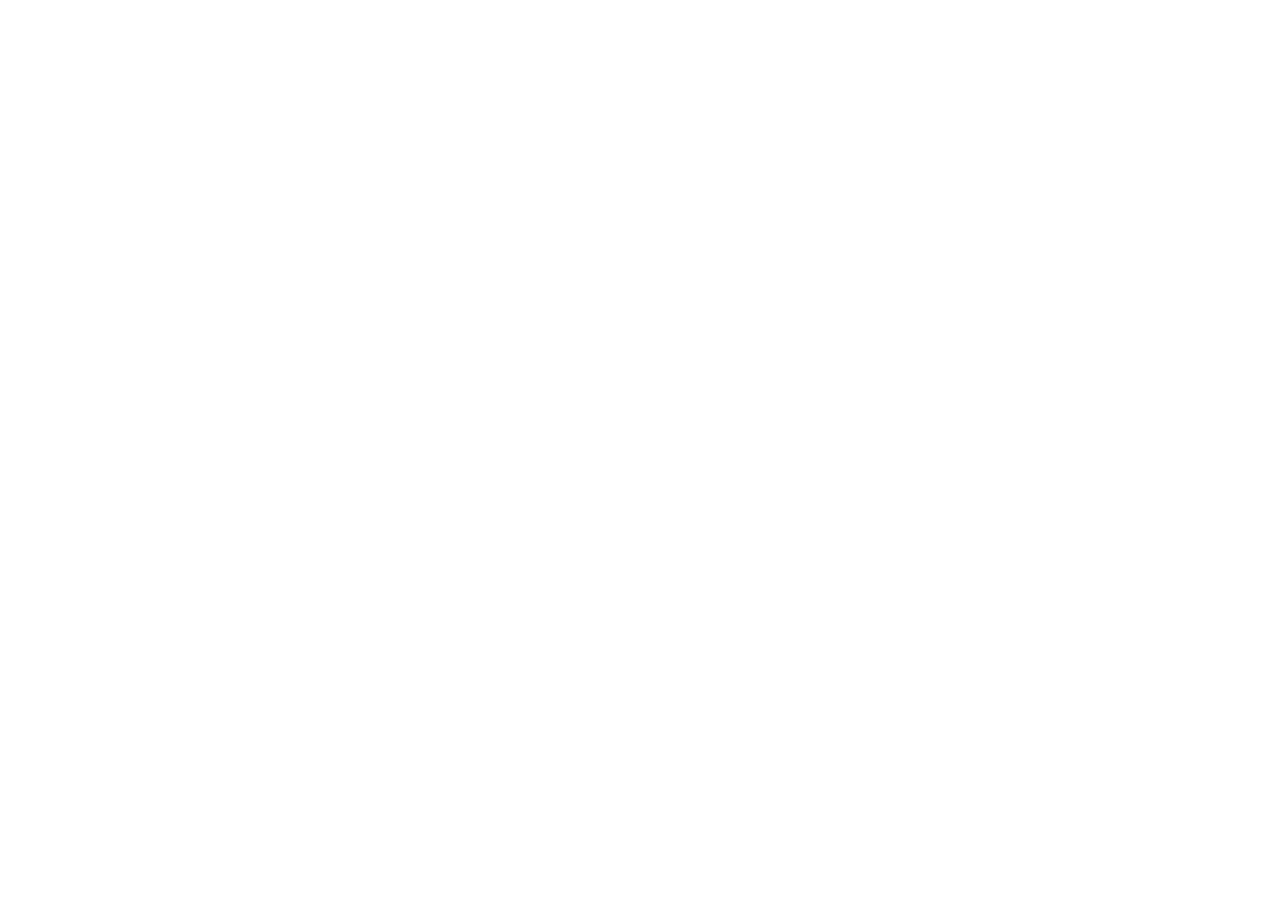
==== index.html @ 97810341 "Add index.html" ====
<!doctype html>
<html lang="sv">
  <head>
    <meta charset="UTF-8" />
    <meta name="viewport" content="width=device-width, initial-scale=1, viewport-fit=cover" />
    <meta name="theme-color" content="#071d2d" />
    <meta name="description" content="Kokos piratäventyr" />
    <link rel="manifest" href="manifest.webmanifest" />
    <link rel="stylesheet" href="styles.css" />
    <title>Kokos piratäventyr</title>
  </head>
  <body>
    <main id="app" aria-live="polite"></main>
    <script src="app.js"></script>
  </body>
</html>
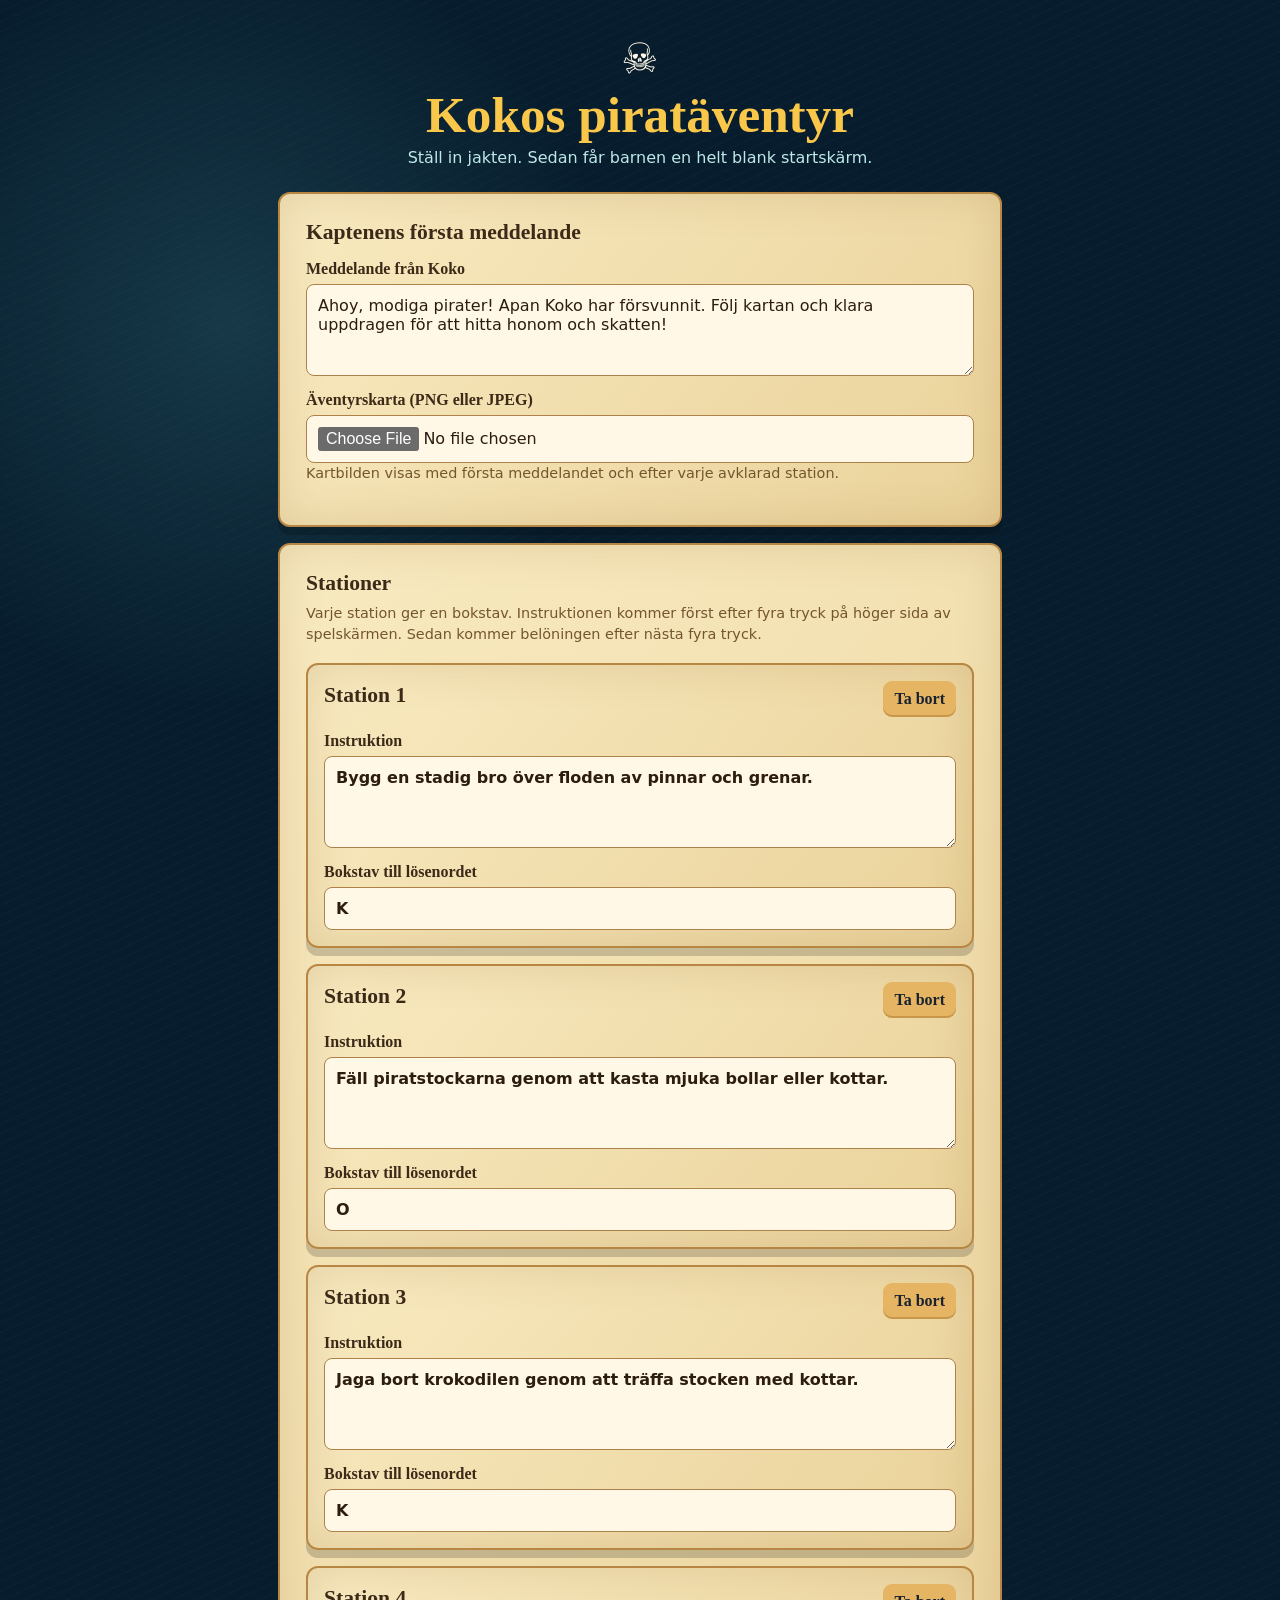
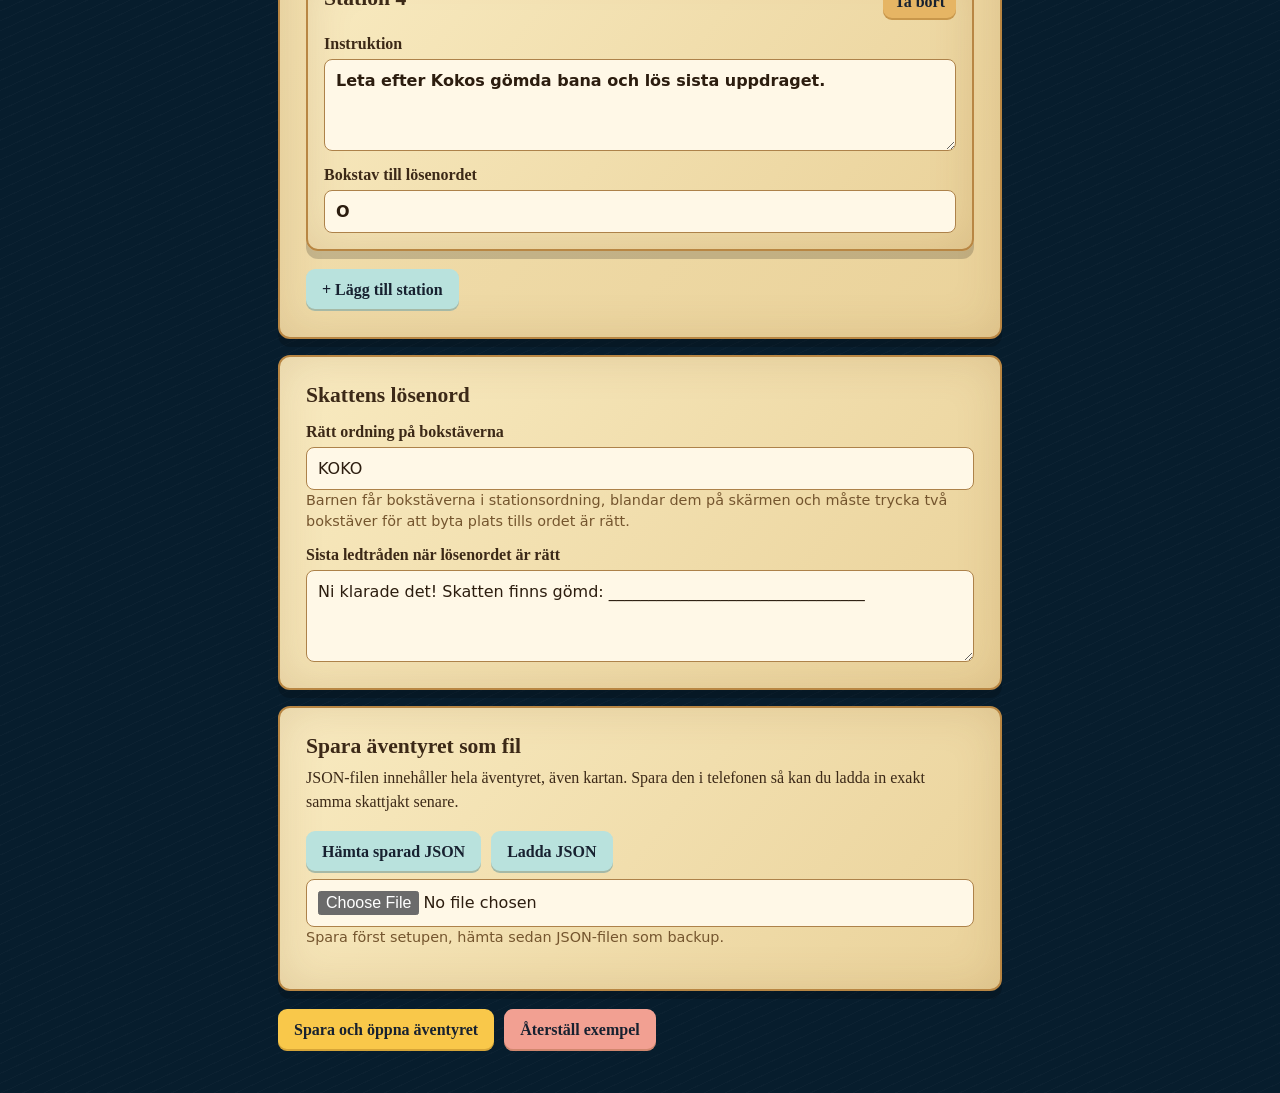
==== commit 66c591ef: "Force latest Koko app assets" ====
--- a/index.html
+++ b/index.html
@@ -5,12 +5,12 @@
     <meta name="viewport" content="width=device-width, initial-scale=1, viewport-fit=cover" />
     <meta name="theme-color" content="#071d2d" />
     <meta name="description" content="Kokos piratäventyr" />
-    <link rel="manifest" href="manifest.webmanifest" />
-    <link rel="stylesheet" href="styles.css" />
+    <link rel="manifest" href="manifest.webmanifest?v=3" />
+    <link rel="stylesheet" href="styles.css?v=3" />
     <title>Kokos piratäventyr</title>
   </head>
   <body>
     <main id="app" aria-live="polite"></main>
-    <script src="app.js"></script>
+    <script src="app.js?v=3"></script>
   </body>
 </html>
--- a/styles.css
+++ b/styles.css
@@ -0,0 +1,162 @@
+:root {
+  color-scheme: dark;
+  --ink: #071d2d;
+  --deep: #0d3144;
+  --paper: #f6e5b5;
+  --paper-shadow: #b88643;
+  --gold: #f9c84a;
+  --coral: #ed765f;
+  --sea: #67c9d3;
+  font-family: Georgia, "Times New Roman", serif;
+}
+
+* { box-sizing: border-box; }
+
+body {
+  margin: 0;
+  min-width: 320px;
+  min-height: 100dvh;
+  background:
+    radial-gradient(circle at 18% 12%, rgba(103, 201, 211, .16), transparent 24rem),
+    repeating-linear-gradient(-25deg, rgba(255,255,255,.018) 0 1px, transparent 1px 9px),
+    var(--ink);
+  color: #fff8e7;
+}
+
+button, input, textarea { font: inherit; }
+button { cursor: pointer; }
+
+.setup-shell {
+  width: min(760px, 100%);
+  margin: 0 auto;
+  padding: max(24px, env(safe-area-inset-top)) 18px 42px;
+}
+
+.brand {
+  text-align: center;
+  margin: 10px 0 25px;
+}
+
+.brand__flag { font-size: 2.6rem; display: block; transform: rotate(-4deg); }
+.brand h1 { margin: 2px 0 4px; color: var(--gold); font-size: clamp(2rem, 8vw, 3.2rem); }
+.brand p { margin: 0; color: #bee8e8; font-family: system-ui, sans-serif; }
+
+.setup-card, .station-card {
+  background: linear-gradient(130deg, #f8eac0, #ead29a);
+  border: 2px solid var(--paper-shadow);
+  box-shadow: 0 8px 0 rgba(0,0,0,.18), inset 0 0 45px rgba(128,78,23,.16);
+  color: #3c2917;
+  padding: 20px;
+  border-radius: 12px;
+  margin: 16px 0;
+}
+
+.setup-card h2, .station-card h3 { margin: 0 0 7px; font-size: 1.35rem; }
+.setup-card p, .station-card p { margin: 0 0 15px; line-height: 1.45; }
+
+label { display: block; font-weight: bold; margin-top: 15px; }
+input, textarea {
+  display: block;
+  width: 100%;
+  margin-top: 6px;
+  border: 1px solid #ad824a;
+  border-radius: 8px;
+  padding: 11px;
+  background: #fff8e7;
+  color: #2c1d0f;
+  font-family: system-ui, sans-serif;
+  font-size: 16px;
+}
+textarea { min-height: 92px; resize: vertical; }
+
+.hint { color: #74552e; font: .9rem/1.4 system-ui, sans-serif; }
+.row { display: flex; align-items: end; gap: 10px; }
+.row > * { flex: 1; }
+
+.button-row { display: flex; flex-wrap: wrap; gap: 10px; margin-top: 18px; }
+.button, .small-button {
+  border: 0;
+  color: #172130;
+  background: var(--gold);
+  padding: 12px 16px;
+  border-radius: 9px;
+  font-weight: bold;
+  box-shadow: inset 0 -2px 0 rgba(108,61,0,.25);
+}
+.button--secondary { background: #b9e2dd; }
+.button--danger { background: #f2a092; }
+.small-button { padding: 9px 11px; background: #e6b564; flex: 0 0 auto; }
+.button:active, .small-button:active { transform: translateY(1px); }
+
+.station-list { margin-top: 18px; }
+.station-card { padding: 16px; }
+.station-card .row { align-items: center; }
+
+/* Play view remains deliberately empty until the first four taps. */
+.play-screen {
+  min-height: 100dvh;
+  position: relative;
+  overflow: hidden;
+  touch-action: manipulation;
+}
+
+.tap-zone {
+  position: fixed;
+  z-index: 5;
+  inset: 0 0 0 65%;
+  -webkit-tap-highlight-color: transparent;
+}
+
+.event {
+  width: min(620px, calc(100% - 34px));
+  position: relative;
+  z-index: 2;
+  margin: max(24px, env(safe-area-inset-top)) auto 24px;
+  color: #3a2716;
+  background: linear-gradient(120deg, #fbebbd, #e5c981);
+  border: 2px solid #b58136;
+  border-radius: 8px;
+  padding: 28px 21px 22px;
+  text-align: center;
+  box-shadow: 0 10px 22px rgba(0,0,0,.35), inset 0 0 48px rgba(126, 81, 18, .18);
+  animation: unroll .35s ease-out;
+}
+
+@keyframes unroll { from { transform: translateY(-12px) scale(.96); opacity: 0; } to { transform: none; opacity: 1; } }
+
+.event__koko {
+  width: 92px;
+  height: 92px;
+  margin: -4px auto 10px;
+  overflow: hidden;
+  border: 3px solid #8a5b25;
+  border-radius: 50%;
+  background: #795130;
+  box-shadow: 0 2px 0 rgba(255,255,255,.3);
+}
+.event__koko img { width: 100%; height: 100%; object-fit: cover; object-position: 50% 37%; }
+.event h1 { margin: 0 0 14px; color: #17394a; font-size: clamp(1.7rem, 8vw, 2.6rem); }
+.event p { white-space: pre-wrap; font-size: clamp(1.1rem, 4.8vw, 1.35rem); line-height: 1.48; margin: 0 0 16px; }
+.event__letter { display: inline-flex; align-items: center; justify-content: center; min-width: 1.7em; height: 1.7em; margin: 2px; background: var(--coral); border: 2px solid #9c483a; border-radius: 50%; color: #fff9e9; font: bold 2.4rem/1 system-ui, sans-serif; }
+.event__map { display: block; width: 100%; max-height: 52dvh; object-fit: contain; border: 5px solid #815925; margin-top: 18px; background: #d9be76; }
+.event__progress { position: absolute; top: 12px; right: 14px; font: bold .8rem system-ui, sans-serif; color: #8f6a34; letter-spacing: 3px; }
+
+.password {
+  margin-top: 16px;
+  font-family: system-ui, sans-serif;
+}
+.password__tiles { display: flex; justify-content: center; flex-wrap: wrap; gap: 9px; margin: 16px auto; max-width: 420px; }
+.tile {
+  min-width: 48px; height: 52px; padding: 0 10px;
+  border: 2px solid #8d562e; border-radius: 8px;
+  background: #f5bd54; color: #3d2917; font: 800 1.65rem/1 system-ui, sans-serif;
+}
+.tile.is-selected { outline: 4px solid var(--sea); transform: translateY(-3px); }
+.password__status { min-height: 1.5em; color: #70411e; font-weight: bold; }
+.treasure { color: #17495a; font-size: 1.22rem; font-weight: bold; }
+
+.empty-help { color: transparent; user-select: none; }
+
+@media (min-width: 620px) {
+  .setup-card { padding: 26px; }
+}
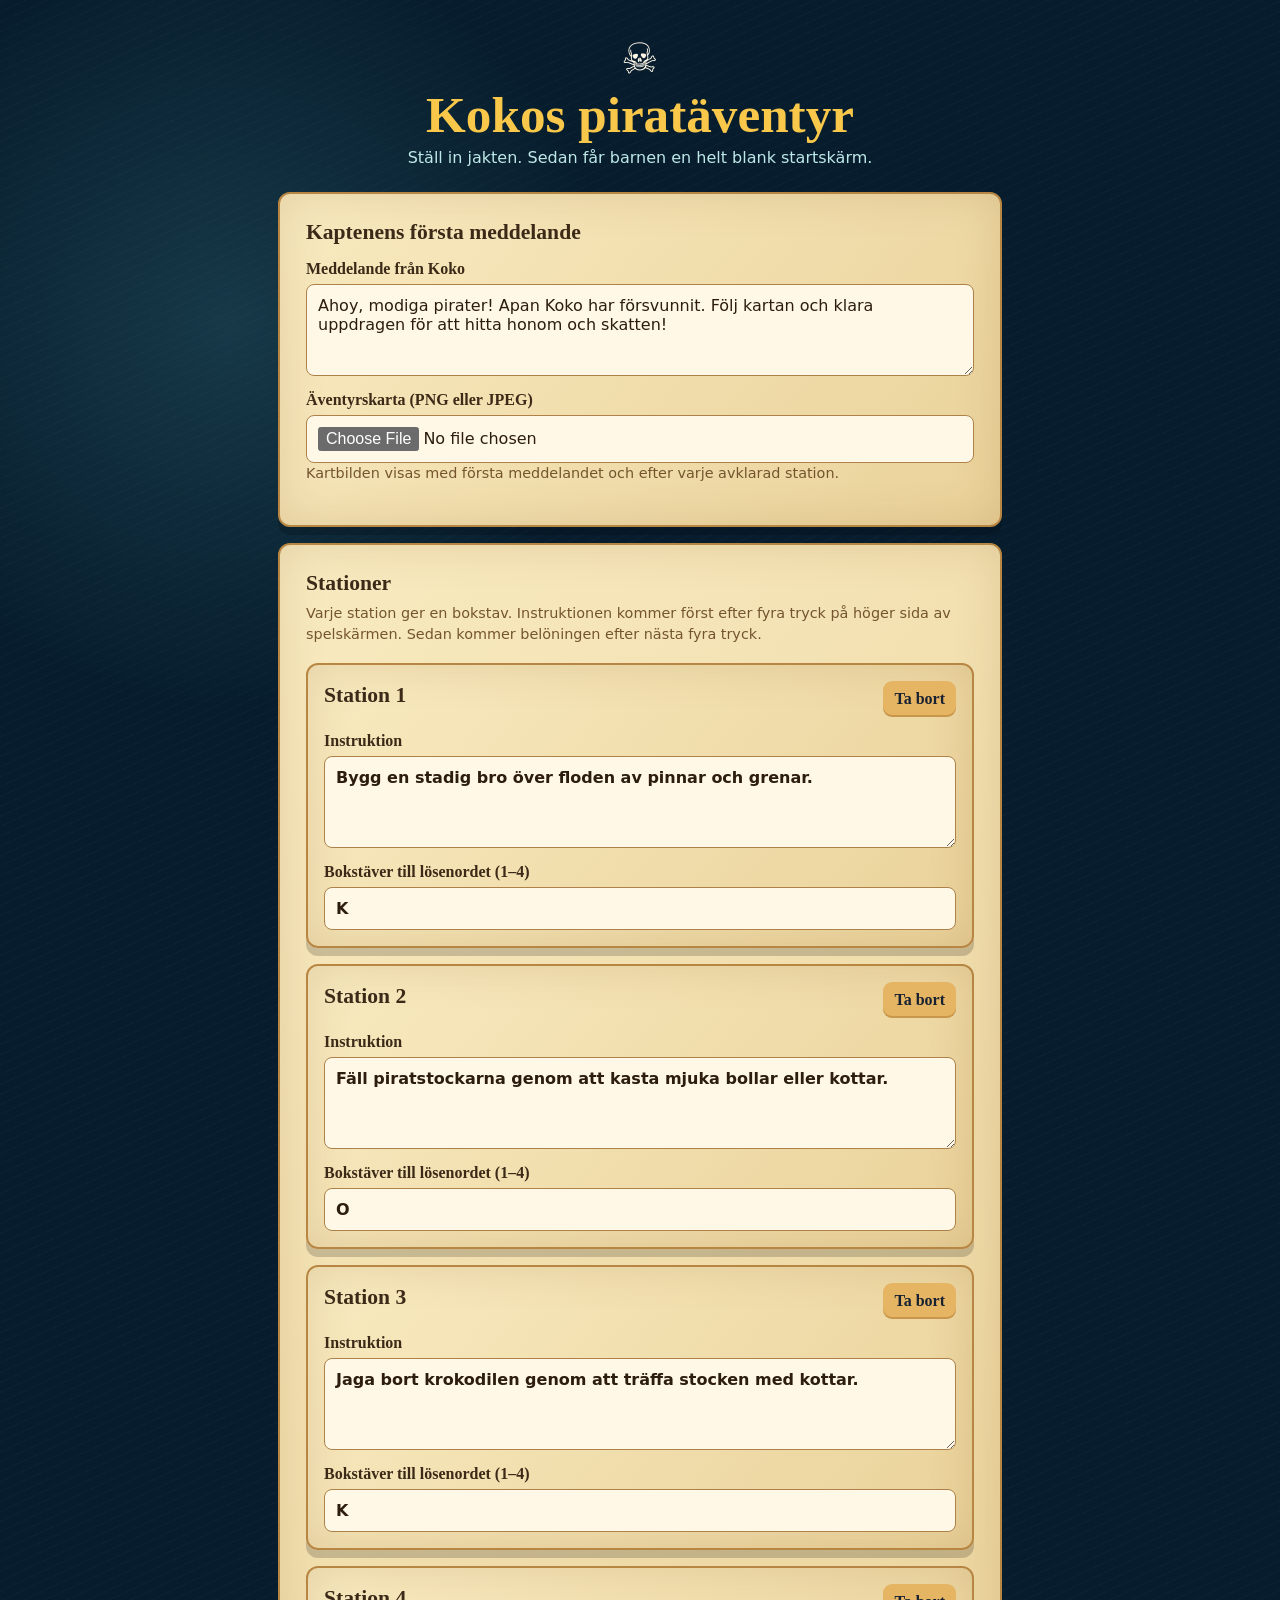
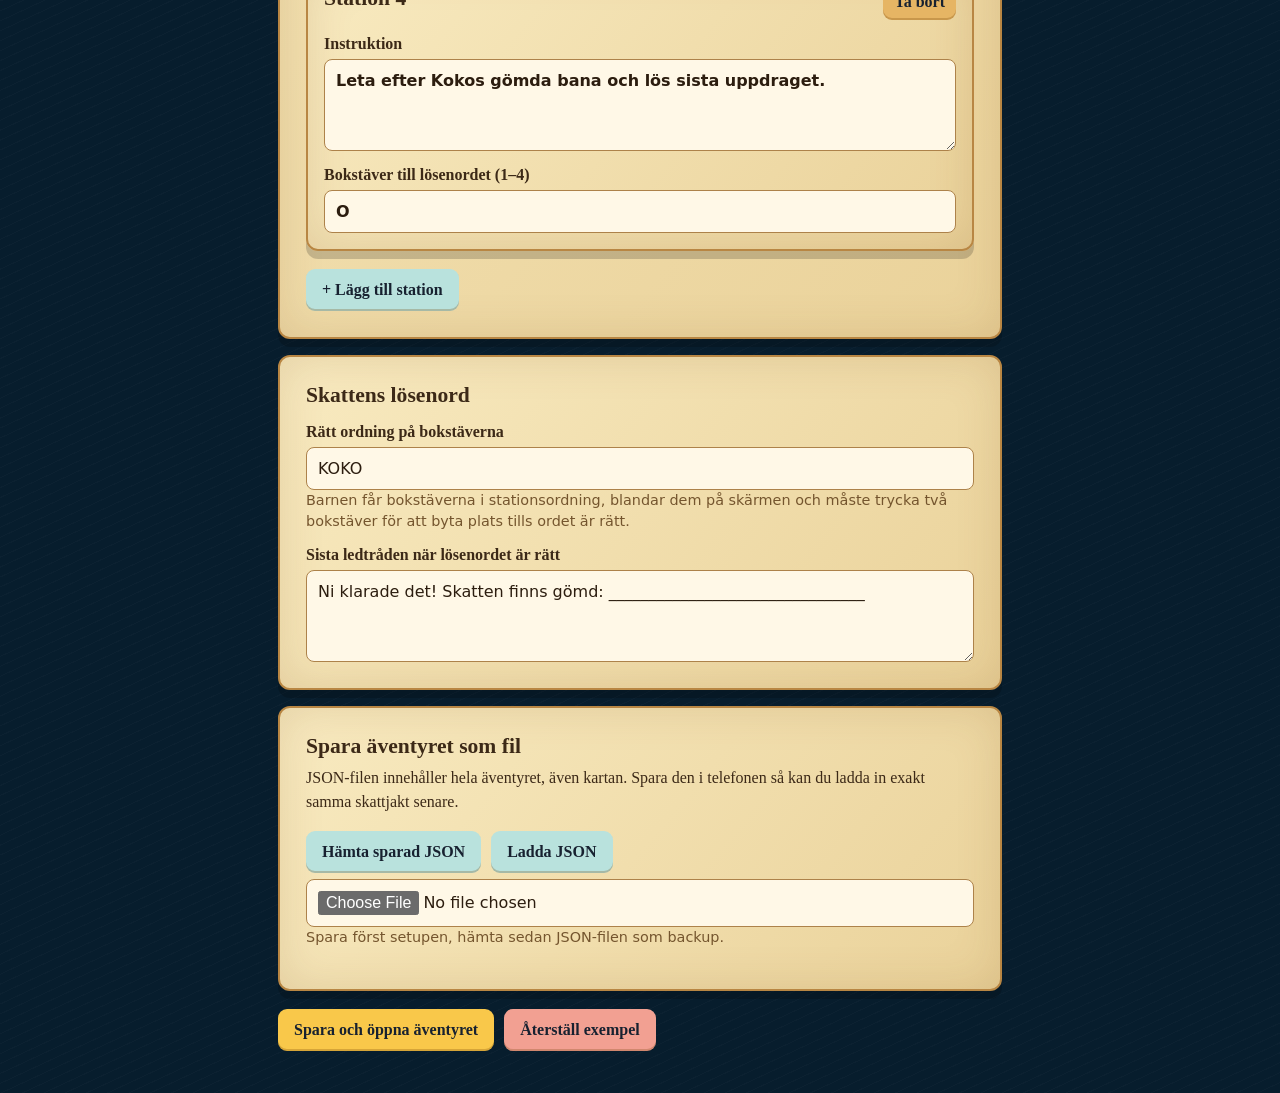
==== commit 103c8907: "Allow up to four letters per station" ====
--- a/index.html
+++ b/index.html
@@ -5,12 +5,12 @@
     <meta name="viewport" content="width=device-width, initial-scale=1, viewport-fit=cover" />
     <meta name="theme-color" content="#071d2d" />
     <meta name="description" content="Kokos piratäventyr" />
-    <link rel="manifest" href="manifest.webmanifest?v=3" />
-    <link rel="stylesheet" href="styles.css?v=3" />
+    <link rel="manifest" href="manifest.webmanifest?v=5" />
+    <link rel="stylesheet" href="styles.css?v=5" />
     <title>Kokos piratäventyr</title>
   </head>
   <body>
     <main id="app" aria-live="polite"></main>
-    <script src="app.js?v=3"></script>
+    <script src="app.js?v=5"></script>
   </body>
 </html>
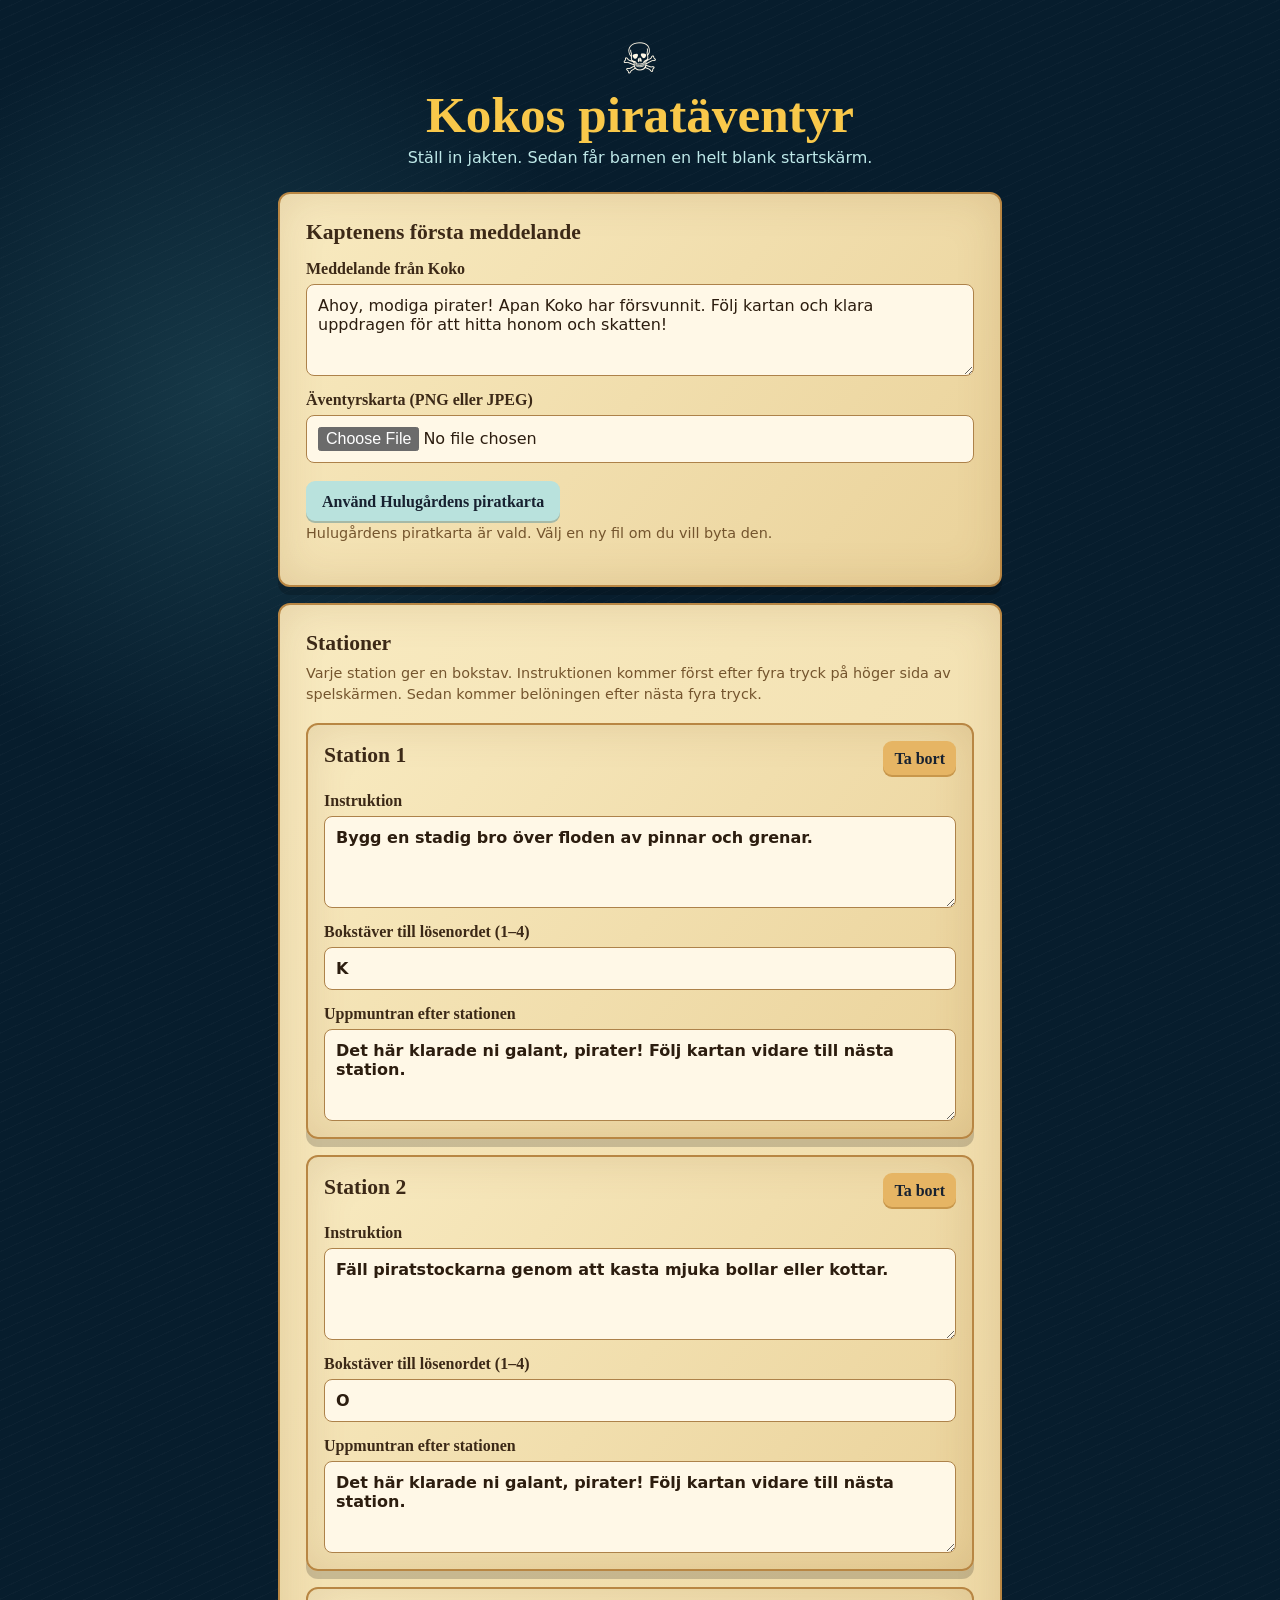
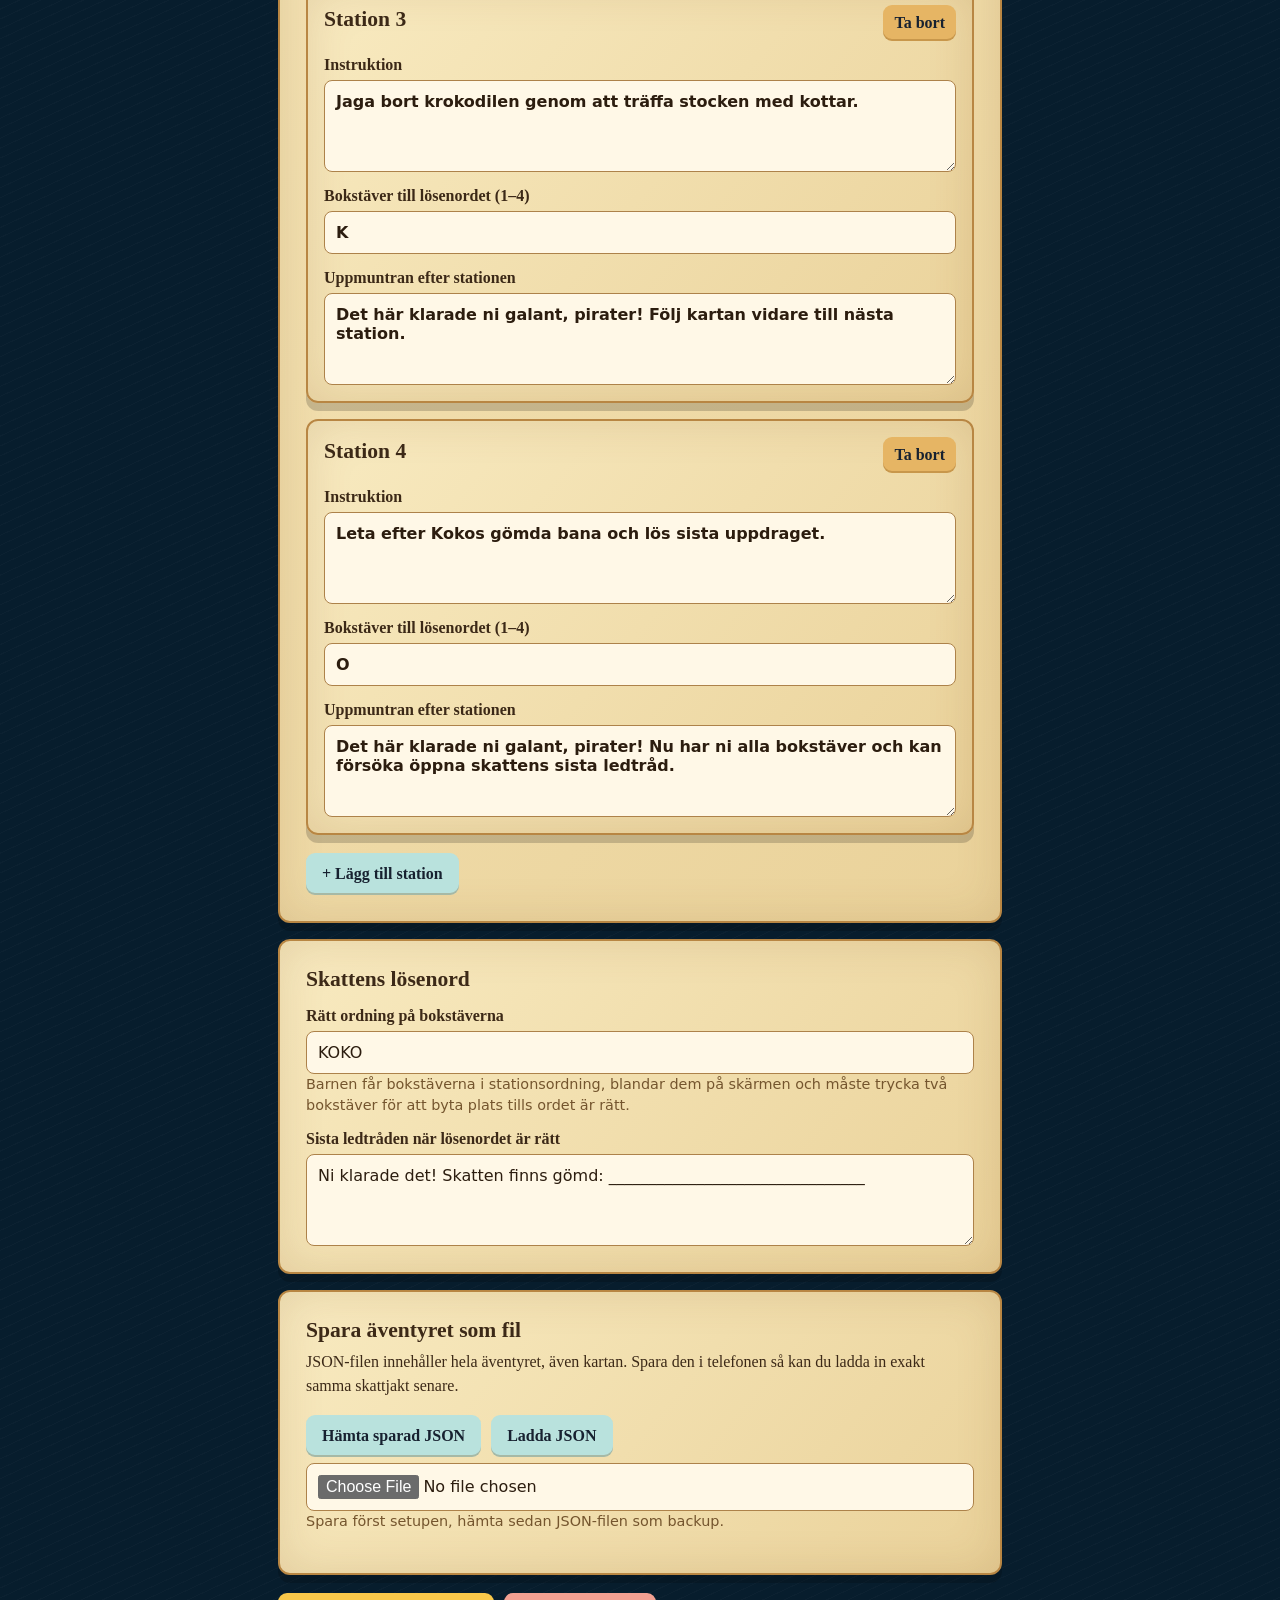
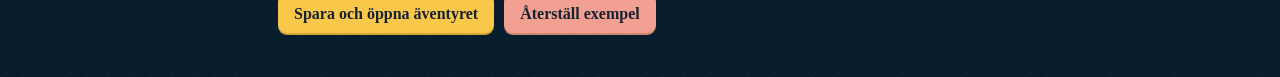
==== commit f350bbe7: "Refresh pirate map and encouragement cache" ====
--- a/index.html
+++ b/index.html
@@ -5,12 +5,12 @@
     <meta name="viewport" content="width=device-width, initial-scale=1, viewport-fit=cover" />
     <meta name="theme-color" content="#071d2d" />
     <meta name="description" content="Kokos piratäventyr" />
-    <link rel="manifest" href="manifest.webmanifest?v=5" />
-    <link rel="stylesheet" href="styles.css?v=5" />
+    <link rel="manifest" href="manifest.webmanifest?v=7" />
+    <link rel="stylesheet" href="styles.css?v=7" />
     <title>Kokos piratäventyr</title>
   </head>
   <body>
     <main id="app" aria-live="polite"></main>
-    <script src="app.js?v=5"></script>
+    <script src="app.js?v=7"></script>
   </body>
 </html>
